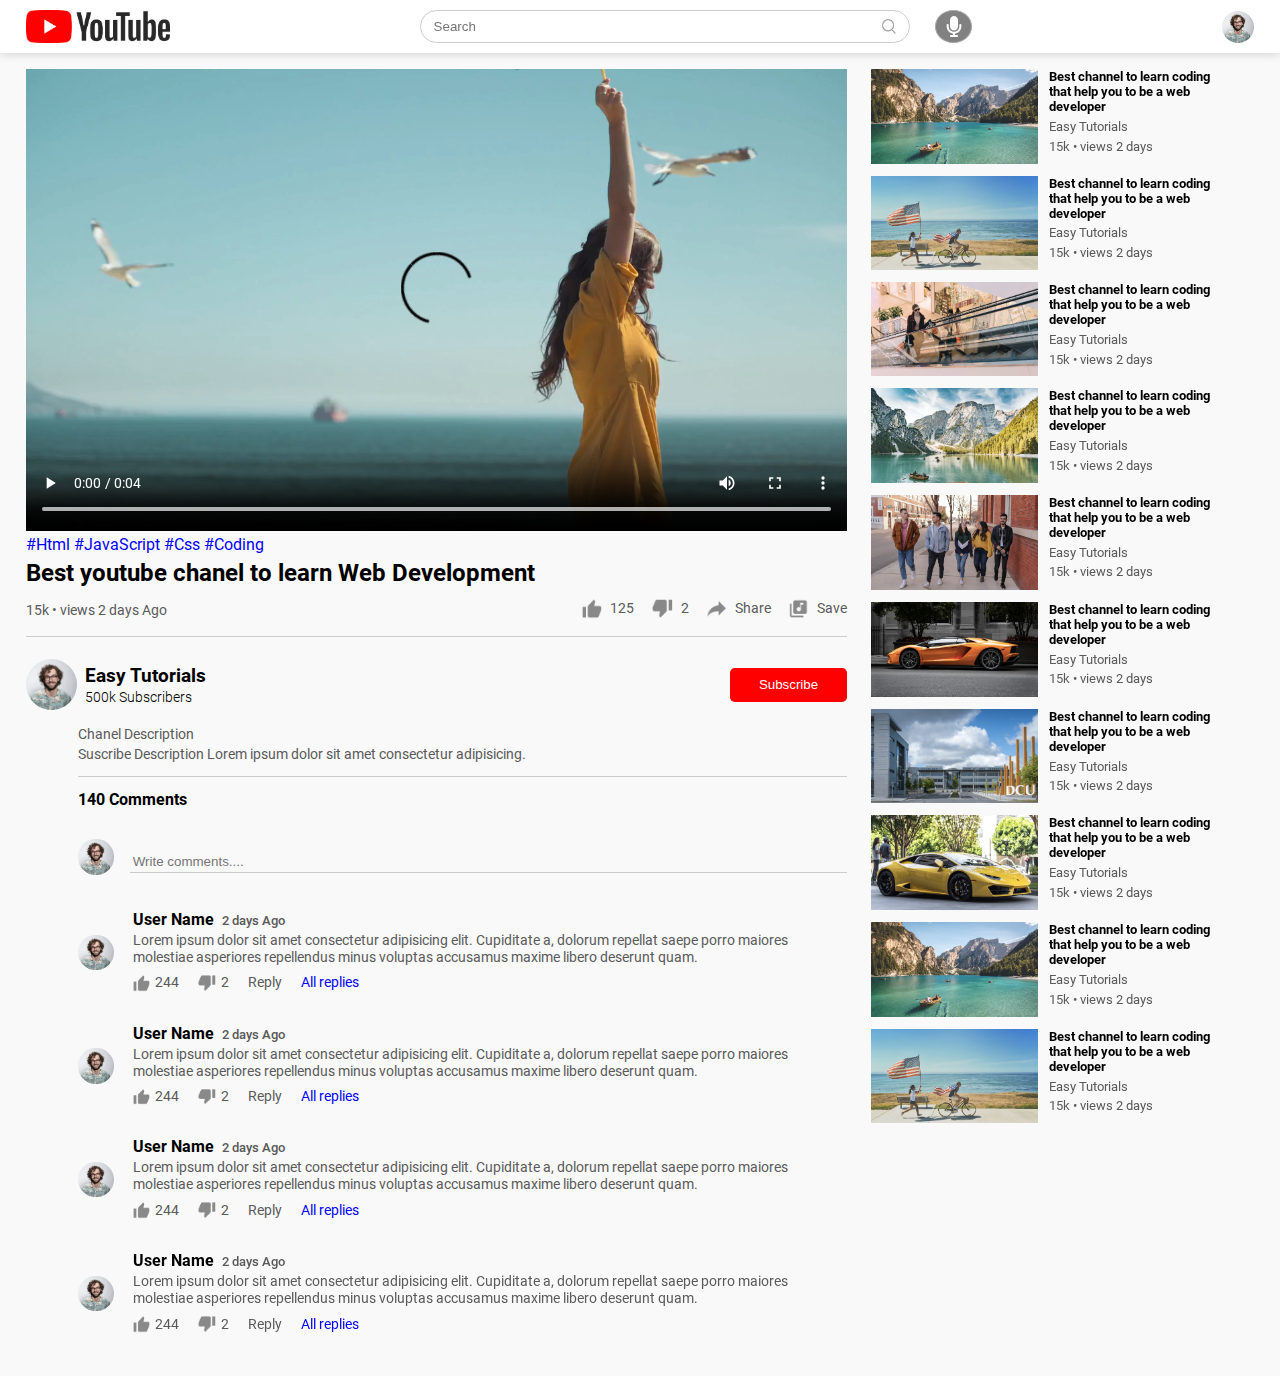
==== pages/playVideo.html @ 87546063 "frontend end" ====
<!DOCTYPE html>
<html lang="en">
<head>
    <meta charset="UTF-8">
    <meta name="viewport" content="width=device-width, initial-scale=1.0">
    <title>Play Video</title>
    <link rel="stylesheet" href="../style/main.css">
</head>
<body>
    <!--  Nav -->
    <nav class="flex-div">
        <div class="nav-left flex-div">
            <img src="../img/menu.png" alt="" class="menu-icon">
            <img src="../img/youtube-logo.png" alt="" class="menu-logo">
        </div>
        <div class="nav-middle flex-div">
            <div class="search-box flex-div">
                <input type="text" name="" id="" placeholder="Search">
                <img src="../img/search.png" alt=""></div>
            <div class="cont-mic flex-div">
                <img src="../img/mic.svg" alt="" class="mic-icon">
            </div>
        </div>
        <div class="nav-right flex-div">
            <img src="../img/upload.png" alt="">
            <img src="../img/more.png" alt="">
            <img src="../img/notification.png" alt="">
            <img src="../img/Jack.png" alt="" id="user_img">
        </div>
    </nav>

    <div class="container play-container">
        <div class="row">
            <div class="play-video">
                <video controls autoplay >
                    <source src="../video/video.mp4" type="video/mp4">
                </video>
                <div class="tags">
                    <a href="#"> #Html </a>
                    <a href="#"> #JavaScript </a>
                    <a href="#"> #Css </a>
                    <a href="#"> #Coding </a>
                </div>
                <h3>Best youtube chanel to learn Web Development</h3>
                <div class="play-video-info">
                    <p>15k &bull; views 2 days Ago</p>
                    <div>
                        <a href="#">
                            <img src="../img/like.png" alt="">125</img>
                        </a>
                        <a href="#">
                            <img src="../img/dislike.png" alt="">2</img>
                        </a>
                        <a href="#">
                            <img src="../img/share.png" alt="">Share</img>
                        </a>
                        <a href="#">
                            <img src="../img/save.png" alt="">Save</img>
                        </a>
                    </div>
                </div>

                <hr>

                <div class="publisher">
                    <img src="../img/Jack.png" alt="">
                    <div>
                        <p>Easy Tutorials</p>
                        <span>500k Subscribers</span>
                    </div>
                    <button type="button">Subscribe</button>
                </div>
                <div class="vid-descr">
                    <p>Chanel Description</p>
                    <p>Suscribe Description Lorem ipsum dolor sit amet consectetur adipisicing.</p>
                    <hr>
                    <h4>140 Comments</h4>

                    <div class="add-comment">
                        <img src="../img/Jack.png" alt="">
                        <input type="text" name="" id="" placeholder="Write comments....">
                    </div>
                    <div class="old-comment">
                        <img src="../img/Jack.png" alt="">
                        <div>
                            <h3>User Name<span>2 days Ago</span></h3>
                            <p>Lorem ipsum dolor sit amet consectetur adipisicing elit. Cupiditate a, dolorum repellat saepe porro maiores molestiae asperiores repellendus minus voluptas accusamus maxime libero deserunt quam.</p>
                            <div class="comment-act">
                                <img src="../img/like.png" alt="">
                                <span>244</span>
                                <img src="../img/dislike.png" alt="">
                                <span>2</span>
                                <span>Reply</span>
                                <a href="#">All replies</a>
                            </div>
                        </div>
                    </div>
                    <div class="old-comment">
                        <img src="../img/Jack.png" alt="">
                        <div>
                            <h3>User Name<span>2 days Ago</span></h3>
                            <p>Lorem ipsum dolor sit amet consectetur adipisicing elit. Cupiditate a, dolorum repellat saepe porro maiores molestiae asperiores repellendus minus voluptas accusamus maxime libero deserunt quam.</p>
                            <div class="comment-act">
                                <img src="../img/like.png" alt="">
                                <span>244</span>
                                <img src="../img/dislike.png" alt="">
                                <span>2</span>
                                <span>Reply</span>
                                <a href="#">All replies</a>
                            </div>
                        </div>
                    </div>
                    <div class="old-comment">
                        <img src="../img/Jack.png" alt="">
                        <div>
                            <h3>User Name<span>2 days Ago</span></h3>
                            <p>Lorem ipsum dolor sit amet consectetur adipisicing elit. Cupiditate a, dolorum repellat saepe porro maiores molestiae asperiores repellendus minus voluptas accusamus maxime libero deserunt quam.</p>
                            <div class="comment-act">
                                <img src="../img/like.png" alt="">
                                <span>244</span>
                                <img src="../img/dislike.png" alt="">
                                <span>2</span>
                                <span>Reply</span>
                                <a href="#">All replies</a>
                            </div>
                        </div>
                    </div>
                    <div class="old-comment">
                        <img src="../img/Jack.png" alt="">
                        <div>
                            <h3>User Name<span>2 days Ago</span></h3>
                            <p>Lorem ipsum dolor sit amet consectetur adipisicing elit. Cupiditate a, dolorum repellat saepe porro maiores molestiae asperiores repellendus minus voluptas accusamus maxime libero deserunt quam.</p>
                            <div class="comment-act">
                                <img src="../img/like.png" alt="">
                                <span>244</span>
                                <img src="../img/dislike.png" alt="">
                                <span>2</span>
                                <span>Reply</span>
                                <a href="#">All replies</a>
                            </div>
                        </div>
                    </div>

                </div>
            </div>



            <div class="right-sidebar">

                <div class="side-video-list">
                    <a href="#" class="small-thumbnail"><img src="../img/thumbnail1.png" alt=""></a>
                    <div class="vid-info" id="vid-info">
                        <a href="#">Best channel to learn coding that help you to be a web developer</a>
                        <p>Easy Tutorials</p>
                        <p>15k &bull; views 2 days</p>
                    </div>
                </div>
                <div class="side-video-list">
                    <a href="#" class="small-thumbnail"><img src="../img/thumbnail2.png" alt=""></a>
                    <div class="vid-info" id="vid-info">
                        <a href="#">Best channel to learn coding that help you to be a web developer</a>
                        <p>Easy Tutorials</p>
                        <p>15k &bull; views 2 days</p>
                    </div>
                </div>
                <div class="side-video-list">
                    <a href="#" class="small-thumbnail"><img src="../img/thumbnail3.png" alt=""></a>
                    <div class="vid-info" id="vid-info">
                        <a href="#">Best channel to learn coding that help you to be a web developer</a>
                        <p>Easy Tutorials</p>
                        <p>15k &bull; views 2 days</p>
                    </div>
                </div>
                <div class="side-video-list">
                    <a href="#" class="small-thumbnail"><img src="../img/thumbnail4.png" alt=""></a>
                    <div class="vid-info" id="vid-info">
                        <a href="#">Best channel to learn coding that help you to be a web developer</a>
                        <p>Easy Tutorials</p>
                        <p>15k &bull; views 2 days</p>
                    </div>
                </div>
                <div class="side-video-list">
                    <a href="#" class="small-thumbnail"><img src="../img/thumbnail5.png" alt=""></a>
                    <div class="vid-info" id="vid-info">
                        <a href="#">Best channel to learn coding that help you to be a web developer</a>
                        <p>Easy Tutorials</p>
                        <p>15k &bull; views 2 days</p>
                    </div>
                </div>
                <div class="side-video-list">
                    <a href="#" class="small-thumbnail"><img src="../img/thumbnail6.png" alt=""></a>
                    <div class="vid-info" id="vid-info">
                        <a href="#">Best channel to learn coding that help you to be a web developer</a>
                        <p>Easy Tutorials</p>
                        <p>15k &bull; views 2 days</p>
                    </div>
                </div>
                <div class="side-video-list">
                    <a href="#" class="small-thumbnail"><img src="../img/thumbnail7.png" alt=""></a>
                    <div class="vid-info" id="vid-info">
                        <a href="#">Best channel to learn coding that help you to be a web developer</a>
                        <p>Easy Tutorials</p>
                        <p>15k &bull; views 2 days</p>
                    </div>
                </div>
                <div class="side-video-list">
                    <a href="#" class="small-thumbnail"><img src="../img/thumbnail8.png" alt=""></a>
                    <div class="vid-info" id="vid-info">
                        <a href="#">Best channel to learn coding that help you to be a web developer</a>
                        <p>Easy Tutorials</p>
                        <p>15k &bull; views 2 days</p>
                    </div>
                </div>
                <div class="side-video-list">
                    <a href="#" class="small-thumbnail"><img src="../img/thumbnail1.png" alt=""></a>
                    <div class="vid-info" id="vid-info">
                        <a href="#">Best channel to learn coding that help you to be a web developer</a>
                        <p>Easy Tutorials</p>
                        <p>15k &bull; views 2 days</p>
                    </div>
                </div>
                <div class="side-video-list">
                    <a href="#" class="small-thumbnail"><img src="../img/thumbnail2.png" alt=""></a>
                    <div class="vid-info" id="vid-info">
                        <a href="#">Best channel to learn coding that help you to be a web developer</a>
                        <p>Easy Tutorials</p>
                        <p>15k &bull; views 2 days</p>
                    </div>
                </div>

            </div>
        </div>
    </div>
</body>
</html>
---- style/main.css ----
* {
    padding: 0;
    margin: 0;
    box-sizing: border-box;
}


/* ----------------------------------------------- */
/* --------------- Global Variables -------------- */
/* ----------------------------------------------- */


/* Fuente Normal */
@font-face {
    font-family: 'roboto';
    src: url(font/Roboto/Roboto-Thin.ttf);
    font-weight: 100;
    font-style: normal;
}
@font-face {
    font-family: 'roboto';
    src: url(font/Roboto/Roboto-Light.ttf);
    font-weight: 300;
    font-style: normal;
}
@font-face {
    font-family: 'roboto';
    src: url(font/Roboto/Roboto-Regular.ttf);
    font-weight: 400;
    font-style: normal;
}
@font-face {
    font-family: 'roboto';
    src: url(font/Roboto/Roboto-Medium.ttf);
    font-weight: 500;
    font-style: normal;
}
@font-face {
    font-family: 'roboto';
    src: url(font/Roboto/Roboto-Bold.ttf);
    font-weight: 700;
    font-style: normal;
}
@font-face {
    font-family: 'roboto';
    src: url(font/Roboto/Roboto-Black.ttf);
    font-weight: 900;
    font-style: normal;
}

/* Fuente light */
@font-face {
    font-family: 'roboto';
    src: url(font/Roboto/Roboto-Light.ttf);
    font-weight: 300;
    font-style: italic;
}


:root {
    --generalFont : 'roboto', sans-serif;
    --linkColor : #5a5a5a;
    --bgColorNav : #fff;
    --bgColorSide : #fff;
    --bgColorCardVid : #5a5a5a;
    --ColorCardLinkVid : #000;
    --bgColBtnSubs : red; 
    --colBtnSubs : #fff;
}



/* ----------------------------------------------- */
/* ---------------- Global Styles ---------------- */
/* ----------------------------------------------- */

body {
    font-family: var(--generalFont);
}

a {
    text-decoration: none;
    color: var(--linkColor);
}

img {
    cursor: pointer;
}


.flex-div {
    display: flex;
    align-items: center;
}


/* ----------------------------------------------- */
/* --------------------- Nav --------------------- */
/* ----------------------------------------------- */


nav {
    padding: 10px 2%;
    justify-content: space-between;
    background-color: var(--bgColorNav);
    box-shadow: 0 0 10px rgba(0, 0, 0, 0.2);
    position: sticky;
    top: 0;
    z-index: 10;
}

.nav-right > img {
    width: clamp(1rem,1.6rem,1.8rem);
    margin-right: 1.2rem;
}

.nav-right #user_img {
    width: clamp(1.5rem,2.5rem,2.5rem);
    border-radius: 50%;
    margin-right: 0;
}

.nav-left .menu-icon {
    width: clamp(1rem,1.6rem,1.8rem);
    margin-right: 1.3rem;
}

.nav-left .menu-logo {
    width: clamp(4.5rem,20vw,9rem);
}

.nav-middle .cont-mic {
    width: clamp(1.5rem,2.3rem,2.3rem);
    border: 1px solid #a8a8a8;
    border-radius: 50%;
    padding: .3rem .6rem;
    background-color: #818181;
}

.nav-middle .mic-icon {
    width: 100%;
    object-fit: contain;
    filter: invert(100%) sepia(0%) saturate(9%) hue-rotate(223deg) brightness(103%) contrast(101%);
}

.nav-middle .search-box {
    border: 1px solid #ccc;
    margin-right: clamp(.5vw,2vw,2vw);
    border-radius: 25px;
    padding: .5rem .8rem;
}

.nav-middle .search-box input {
    width: clamp(4rem,40vw,28rem);
    border: 0;
    outline: 0;
    background: transparent;
}

.nav-middle .search-box img {
    width: .9rem;
}


/* ----------------------------------------------- */
/* ------------------- Sidebar ------------------- */
/* ----------------------------------------------- */

.sidebar {
    background-color: var(--bgColorSide);
    width: 14vw;
    height: 100vh;
    position: fixed;
    top: 0;
    padding-left: 5vh;
    padding-top: 12vh;
}

.shortcut-links a img {
    width: 1.2rem;
    margin-right: .9rem;
} 

.shortcut-links a, .suscribed-list a {
    display: flex;
    align-items: center;
    width: fit-content;
    margin-bottom: 1.2rem;
    flex-wrap: wrap;
}

.shortcut-links a:first-child {
    color: #ed3833;
}

.sidebar hr {
    border: 0;
    height: 1px;
    background-color: #ccc;
    width: 85%;
}

.suscribed-list h3 {
    font-size: .9rem;
    margin: 1.2rem 0;
    color: #5a5a5a;
}

.suscribed-list a img {
    width: 1.5rem;
    margin-right: 1.2rem;
    border-radius: 50%;
}


.small-sidebar {
    width: 5vw;
}

.small-sidebar a p, .small-sidebar h3 {
    display: none;
}

.small-sidebar hr {
    width: 50%;
    margin-bottom: 1.5rem;
}

/* ----------------------------------------------- */
/* -------------------- Main --------------------- */
/* ----------------------------------------------- */

.container {
    background-color: #f9f9f9;
    padding-left: 15vw;
    padding-right: 2%;
    padding-top: 1rem;
    padding-bottom: 1rem;
}

.large-container {
    padding-left: 6vw;
}

.container .banner {
    width: 100%;
    margin-bottom: 1rem;
}

.container .banner img {
    width: 100%;
    border-radius: .5rem;
}

.list-container {
    display: grid;
    grid-template-columns: repeat(auto-fit, minmax(min(100%, 280px), 1fr));
    column-gap: 1rem;
    row-gap: 1rem;
}

.list-container .vid-list .thumbnail {
    width: 100%;
    border-radius: .8rem;
}

.list-container .flex-div {
    align-items: flex-start;
    margin-top: .5rem;
}

.vid-list .flex-div img {
    width: 2.1rem;
    border-radius: 50%;
    margin-right: .4rem;
}

.vid-info {
    color: var(--bgColorCardVid);
    font-size: .8rem;
}

.vid-info a {
    color: var(--ColorCardLinkVid);
    font-weight: 600;
    display: block;
    margin-bottom: .3px;
}


/* ----------------------------------------------- */
/* ------------------- Querys -------------------- */
/* ----------------------------------------------- */

@media (max-width: 1330px) {
    .menu-icon, .sidebar, .nav-right img {
        display: none;
    }

    .container, .large-container {
        padding-left: 5%;
        padding-right: 5%;
    }

    .nav-right #user_img {
        display: block;
        width: 2rem;
    }


}

@media (max-width: 500px) {
    .nav-middle .mic-icon, .nav-middle .cont-mic{
        display: none;
    }

}


/* ----------------------------------------------------------- */
/* ----------------------------------------------------------- */
/* ---------------- Styles for Play Video PAGE --------------- */
/* ----------------------------------------------------------- */
/* ----------------------------------------------------------- */


.play-container {
    padding-left: 2%;
}

.row {
    display: flex;
    justify-content: space-between;
    flex-wrap: wrap;
}

.play-video {
    flex-basis: 69%;
}

.play-video video {
    width: 100%;
}

/* ----------------------------------------------- */
/* ---------------- right Sidebar ---------------- */
/* ----------------------------------------------- */

.right-sidebar {
    flex-basis: 29%;
}

.side-video-list {
    display: flex;
    justify-content: space-between;
    margin-bottom: .5rem;
}

.side-video-list .small-thumbnail img {
    width: 100%;
    object-fit: cover;
}

.side-video-list .small-thumbnail, .side-video-list .vid-info  {
    flex-basis: 48.5%;    
}

#vid-info * {
    margin-bottom: .3rem;
}

/* ----------------------------------------------- */
/* ------------------ Video Info ----------------- */
/* ----------------------------------------------- */

.play-video .tags a {
    color: #0000ff;
    font-style: .8rem;
}

.play-video h3 {
    margin-top: .3rem;
    font-size: 1.5rem;
    font-weight: 600;
}

.play-video .play-video-info {
    display: flex;
    align-items: center;
    justify-content: space-between;
    flex-wrap: wrap;
    margin-top: .7rem;
    font-size: .9rem;
    color: var(--linkColor);
}

.play-video .play-video-info a {
    display: inline-flex;
    align-items: center;
    margin-left: .9rem;
}

.play-video .play-video-info a img {
    width: 1.3rem;
    margin-right: .5rem;
}

.play-video hr {
    border: 0;
    height: 1px;
    background-color: #ccc;
    margin: .8rem auto;
}

.publisher {
    display: flex;
    align-items: center;
    margin-top: 1.4rem;
}

.publisher div {
    flex: 1;
}

.publisher img {
    width: 3.2rem;
    border-radius: 50%;
    margin-right: .5rem;    
}

.publisher div p {
    color: var(--ColorCardLinkVid);
    font-weight: 600;
    font-size: 1.2rem;
}

.publisher div span {
    font-weight: 300;
    font-size: .9rem;
}

.publisher button {
    background-color: var(--bgColBtnSubs);
    color: var(--colBtnSubs);
    padding: 0.6rem 1.8rem;
    border: 0;
    outline: 0;
    border-radius: .3rem;
    cursor: pointer;
}

/* ----------------------------------------------- */
/* -------------- Video Description -------------- */
/* ----------------------------------------------- */

.vid-descr {
    padding-left: 3.3rem;
    margin: 1rem 0;
}

.vid-descr p {
    font-size: .9rem;
    margin-bottom: .2rem;
    color: var(--bgColorCardVid);
}

.vid-descr .add-comment {
    display: flex;
    align-items: center;
    margin: 1.9rem 0;
}

.vid-descr .add-comment img, .vid-descr .old-comment img {
    width: 2.2rem;
    border-radius: 50%;
    margin-right: 1rem;
}

/* ----------------------------------------------- */
/* ---------------- Video Comments --------------- */
/* ----------------------------------------------- */

.vid-descr .add-comment input {
    border: 0;
    outline: 0;
    border-bottom: 1px solid #ccc;
    width: 95%;
    padding-top: .8rem;
    padding-left: .2rem;
    padding-bottom: .2rem;
    background-color: transparent;
}

.vid-descr .old-comment {
    display: flex;
    align-items: center;
    margin: 1.2rem 0;
}

.vid-descr .old-comment img {
    margin-right: 1.2rem;
}

.vid-descr .old-comment h3 {
    font-size: 1rem;
    margin-bottom: .2rem;
}

.vid-descr .old-comment h3 span {
    font-size: .8rem;
    color: #5a5a5a;
    font-weight: 500;
    margin-left: .5rem;
}

.vid-descr .old-comment .comment-act {
    display: flex;
    align-items: center;
    margin: 0.5rem 0;
    font-size: .9rem;
}

.vid-descr .old-comment .comment-act img {
    border-radius: 0;
    width: 1.1rem;
    margin-right: .3rem;
}

.vid-descr .old-comment .comment-act span {
    margin-right: 1.2rem;
    color: #5a5a5a;
} 

.vid-descr .old-comment .comment-act a {
    color: #0000ff;
}

@media (max-width:1000px) {
    .play-video, .right-sidebar{
        flex-basis: 100%;
    }

    .play-container {
        padding-left: 5%;
    }

    .vid-descr {
        padding-left: 0;
        margin-bottom: 3rem;
    }
    .play-video .play-video-info a {
        margin-left: 0;
        margin-right: .9rem;
        margin-top: .9rem;
    }
}
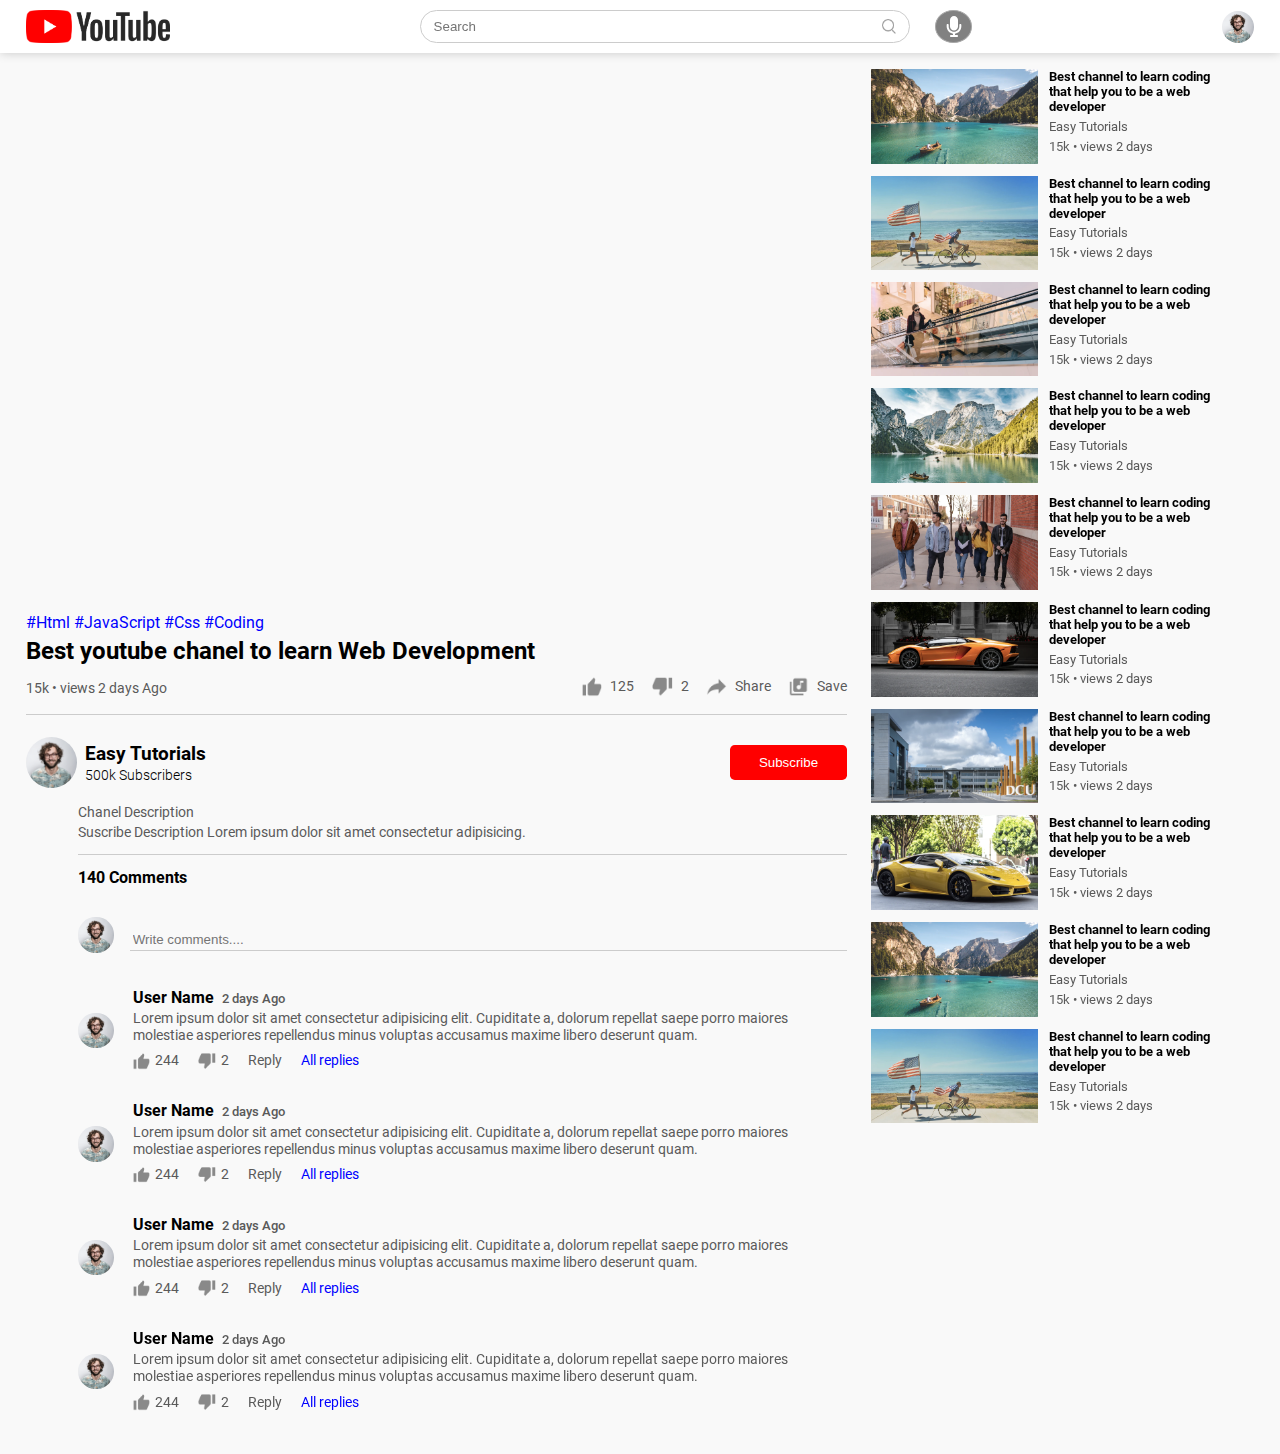
==== commit e6bf1827: "Update PlayVideo Page" ====
--- a/pages/playVideo.html
+++ b/pages/playVideo.html
@@ -5,6 +5,7 @@
     <meta name="viewport" content="width=device-width, initial-scale=1.0">
     <title>Play Video</title>
     <link rel="stylesheet" href="../style/main.css">
+    <script src="../js/playVIdeo.js" defer></script>
 </head>
 <body>
     <!--  Nav -->
@@ -31,10 +32,10 @@
 
     <div class="container play-container">
         <div class="row">
-            <div class="play-video">
-                <video controls autoplay >
-                    <source src="../video/video.mp4" type="video/mp4">
-                </video>
+            <div class="play-video" id="contPlayVid">
+
+                <iframe width="560" height="315" src="https://www.youtube.com/embed/znYqquFE1To?si=0LEHxTMcnFagHCYY" title="YouTube video player" frameborder="0" allow="accelerometer; autoplay; clipboard-write; encrypted-media; gyroscope; picture-in-picture; web-share" allowfullscreen></iframe>
+
                 <div class="tags">
                     <a href="#"> #Html </a>
                     <a href="#"> #JavaScript </a>
--- a/style/main.css
+++ b/style/main.css
@@ -244,11 +244,14 @@
 
 .container .banner {
     width: 100%;
+    height: 100%;
     margin-bottom: 1rem;
 }
 
 .container .banner img {
     width: 100%;
+    height: 100%;
+    object-fit: contain;
     border-radius: .5rem;
 }
 
@@ -339,8 +342,9 @@
     flex-basis: 69%;
 }
 
-.play-video video {
+.play-video iframe {
     width: 100%;
+    height: 60vh;
 }
 
 /* ----------------------------------------------- */
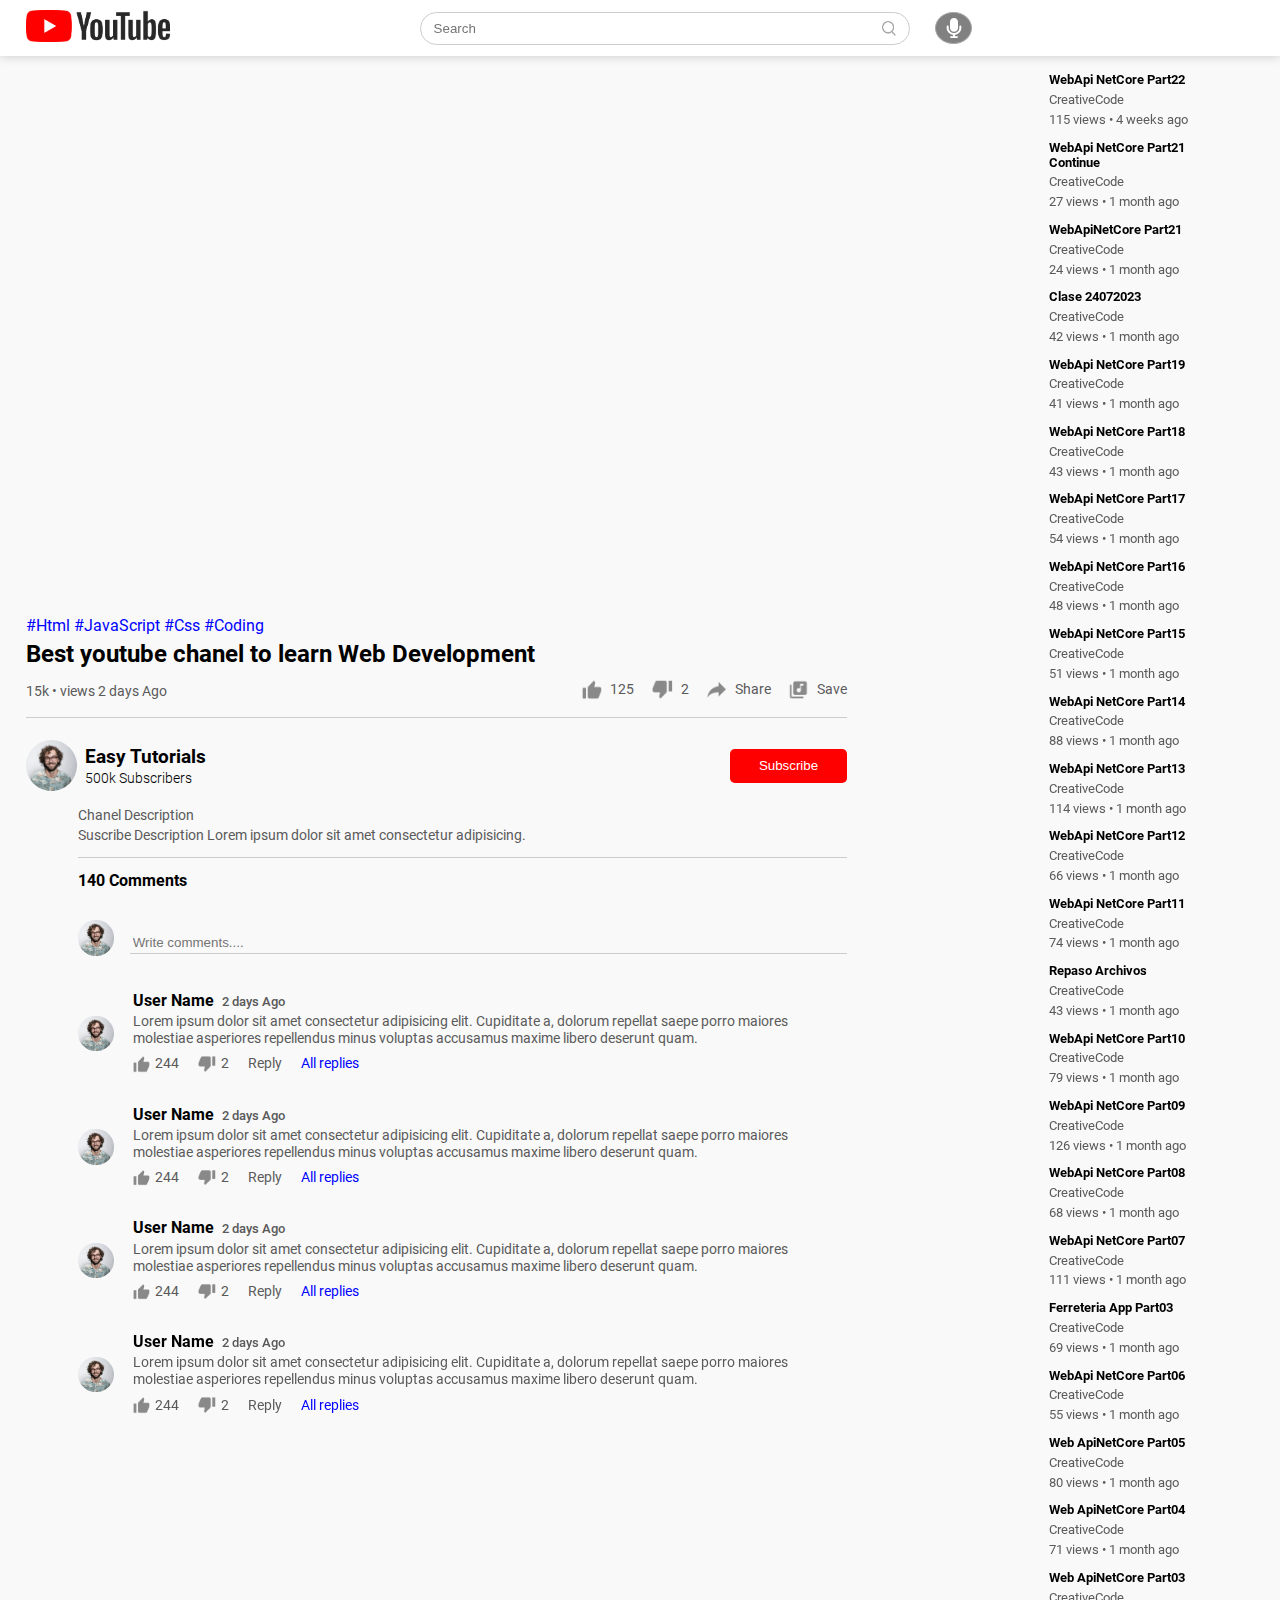
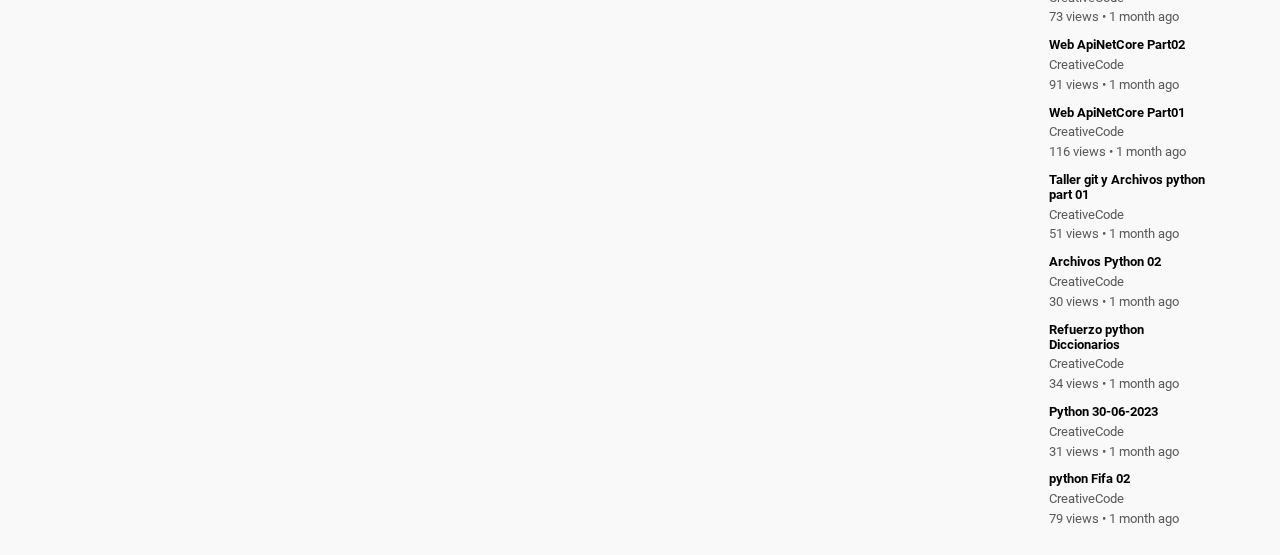
==== commit 2f143c5c: "Edit VideoPage" ====
--- a/pages/playVideo.html
+++ b/pages/playVideo.html
@@ -5,14 +5,14 @@
     <meta name="viewport" content="width=device-width, initial-scale=1.0">
     <title>Play Video</title>
     <link rel="stylesheet" href="../style/main.css">
-    <script src="../js/playVIdeo.js" defer></script>
+    <script src="../js/playVIdeo.js" defer type="module"></script>
 </head>
 <body>
     <!--  Nav -->
     <nav class="flex-div">
         <div class="nav-left flex-div">
             <img src="../img/menu.png" alt="" class="menu-icon">
-            <img src="../img/youtube-logo.png" alt="" class="menu-logo">
+            <a href="../index.html"><img src="../img/youtube-logo.png" alt="" class="menu-logo"></a>
         </div>
         <div class="nav-middle flex-div">
             <div class="search-box flex-div">
@@ -22,20 +22,18 @@
                 <img src="../img/mic.svg" alt="" class="mic-icon">
             </div>
         </div>
-        <div class="nav-right flex-div">
+        <div class="nav-right flex-div" id="contNavLogo">
             <img src="../img/upload.png" alt="">
             <img src="../img/more.png" alt="">
             <img src="../img/notification.png" alt="">
-            <img src="../img/Jack.png" alt="" id="user_img">
+             <!-- content is added with javascript -->
         </div>
     </nav>
 
     <div class="container play-container">
         <div class="row">
             <div class="play-video" id="contPlayVid">
-
-                <iframe width="560" height="315" src="https://www.youtube.com/embed/znYqquFE1To?si=0LEHxTMcnFagHCYY" title="YouTube video player" frameborder="0" allow="accelerometer; autoplay; clipboard-write; encrypted-media; gyroscope; picture-in-picture; web-share" allowfullscreen></iframe>
-
+                <!-- content is added with javascript -->
                 <div class="tags">
                     <a href="#"> #Html </a>
                     <a href="#"> #JavaScript </a>
@@ -147,89 +145,8 @@
 
 
 
-            <div class="right-sidebar">
-
-                <div class="side-video-list">
-                    <a href="#" class="small-thumbnail"><img src="../img/thumbnail1.png" alt=""></a>
-                    <div class="vid-info" id="vid-info">
-                        <a href="#">Best channel to learn coding that help you to be a web developer</a>
-                        <p>Easy Tutorials</p>
-                        <p>15k &bull; views 2 days</p>
-                    </div>
-                </div>
-                <div class="side-video-list">
-                    <a href="#" class="small-thumbnail"><img src="../img/thumbnail2.png" alt=""></a>
-                    <div class="vid-info" id="vid-info">
-                        <a href="#">Best channel to learn coding that help you to be a web developer</a>
-                        <p>Easy Tutorials</p>
-                        <p>15k &bull; views 2 days</p>
-                    </div>
-                </div>
-                <div class="side-video-list">
-                    <a href="#" class="small-thumbnail"><img src="../img/thumbnail3.png" alt=""></a>
-                    <div class="vid-info" id="vid-info">
-                        <a href="#">Best channel to learn coding that help you to be a web developer</a>
-                        <p>Easy Tutorials</p>
-                        <p>15k &bull; views 2 days</p>
-                    </div>
-                </div>
-                <div class="side-video-list">
-                    <a href="#" class="small-thumbnail"><img src="../img/thumbnail4.png" alt=""></a>
-                    <div class="vid-info" id="vid-info">
-                        <a href="#">Best channel to learn coding that help you to be a web developer</a>
-                        <p>Easy Tutorials</p>
-                        <p>15k &bull; views 2 days</p>
-                    </div>
-                </div>
-                <div class="side-video-list">
-                    <a href="#" class="small-thumbnail"><img src="../img/thumbnail5.png" alt=""></a>
-                    <div class="vid-info" id="vid-info">
-                        <a href="#">Best channel to learn coding that help you to be a web developer</a>
-                        <p>Easy Tutorials</p>
-                        <p>15k &bull; views 2 days</p>
-                    </div>
-                </div>
-                <div class="side-video-list">
-                    <a href="#" class="small-thumbnail"><img src="../img/thumbnail6.png" alt=""></a>
-                    <div class="vid-info" id="vid-info">
-                        <a href="#">Best channel to learn coding that help you to be a web developer</a>
-                        <p>Easy Tutorials</p>
-                        <p>15k &bull; views 2 days</p>
-                    </div>
-                </div>
-                <div class="side-video-list">
-                    <a href="#" class="small-thumbnail"><img src="../img/thumbnail7.png" alt=""></a>
-                    <div class="vid-info" id="vid-info">
-                        <a href="#">Best channel to learn coding that help you to be a web developer</a>
-                        <p>Easy Tutorials</p>
-                        <p>15k &bull; views 2 days</p>
-                    </div>
-                </div>
-                <div class="side-video-list">
-                    <a href="#" class="small-thumbnail"><img src="../img/thumbnail8.png" alt=""></a>
-                    <div class="vid-info" id="vid-info">
-                        <a href="#">Best channel to learn coding that help you to be a web developer</a>
-                        <p>Easy Tutorials</p>
-                        <p>15k &bull; views 2 days</p>
-                    </div>
-                </div>
-                <div class="side-video-list">
-                    <a href="#" class="small-thumbnail"><img src="../img/thumbnail1.png" alt=""></a>
-                    <div class="vid-info" id="vid-info">
-                        <a href="#">Best channel to learn coding that help you to be a web developer</a>
-                        <p>Easy Tutorials</p>
-                        <p>15k &bull; views 2 days</p>
-                    </div>
-                </div>
-                <div class="side-video-list">
-                    <a href="#" class="small-thumbnail"><img src="../img/thumbnail2.png" alt=""></a>
-                    <div class="vid-info" id="vid-info">
-                        <a href="#">Best channel to learn coding that help you to be a web developer</a>
-                        <p>Easy Tutorials</p>
-                        <p>15k &bull; views 2 days</p>
-                    </div>
-                </div>
-
+            <div class="right-sidebar" id="rightSidebar">
+                 <!-- content is added with javascript -->
             </div>
         </div>
     </div>
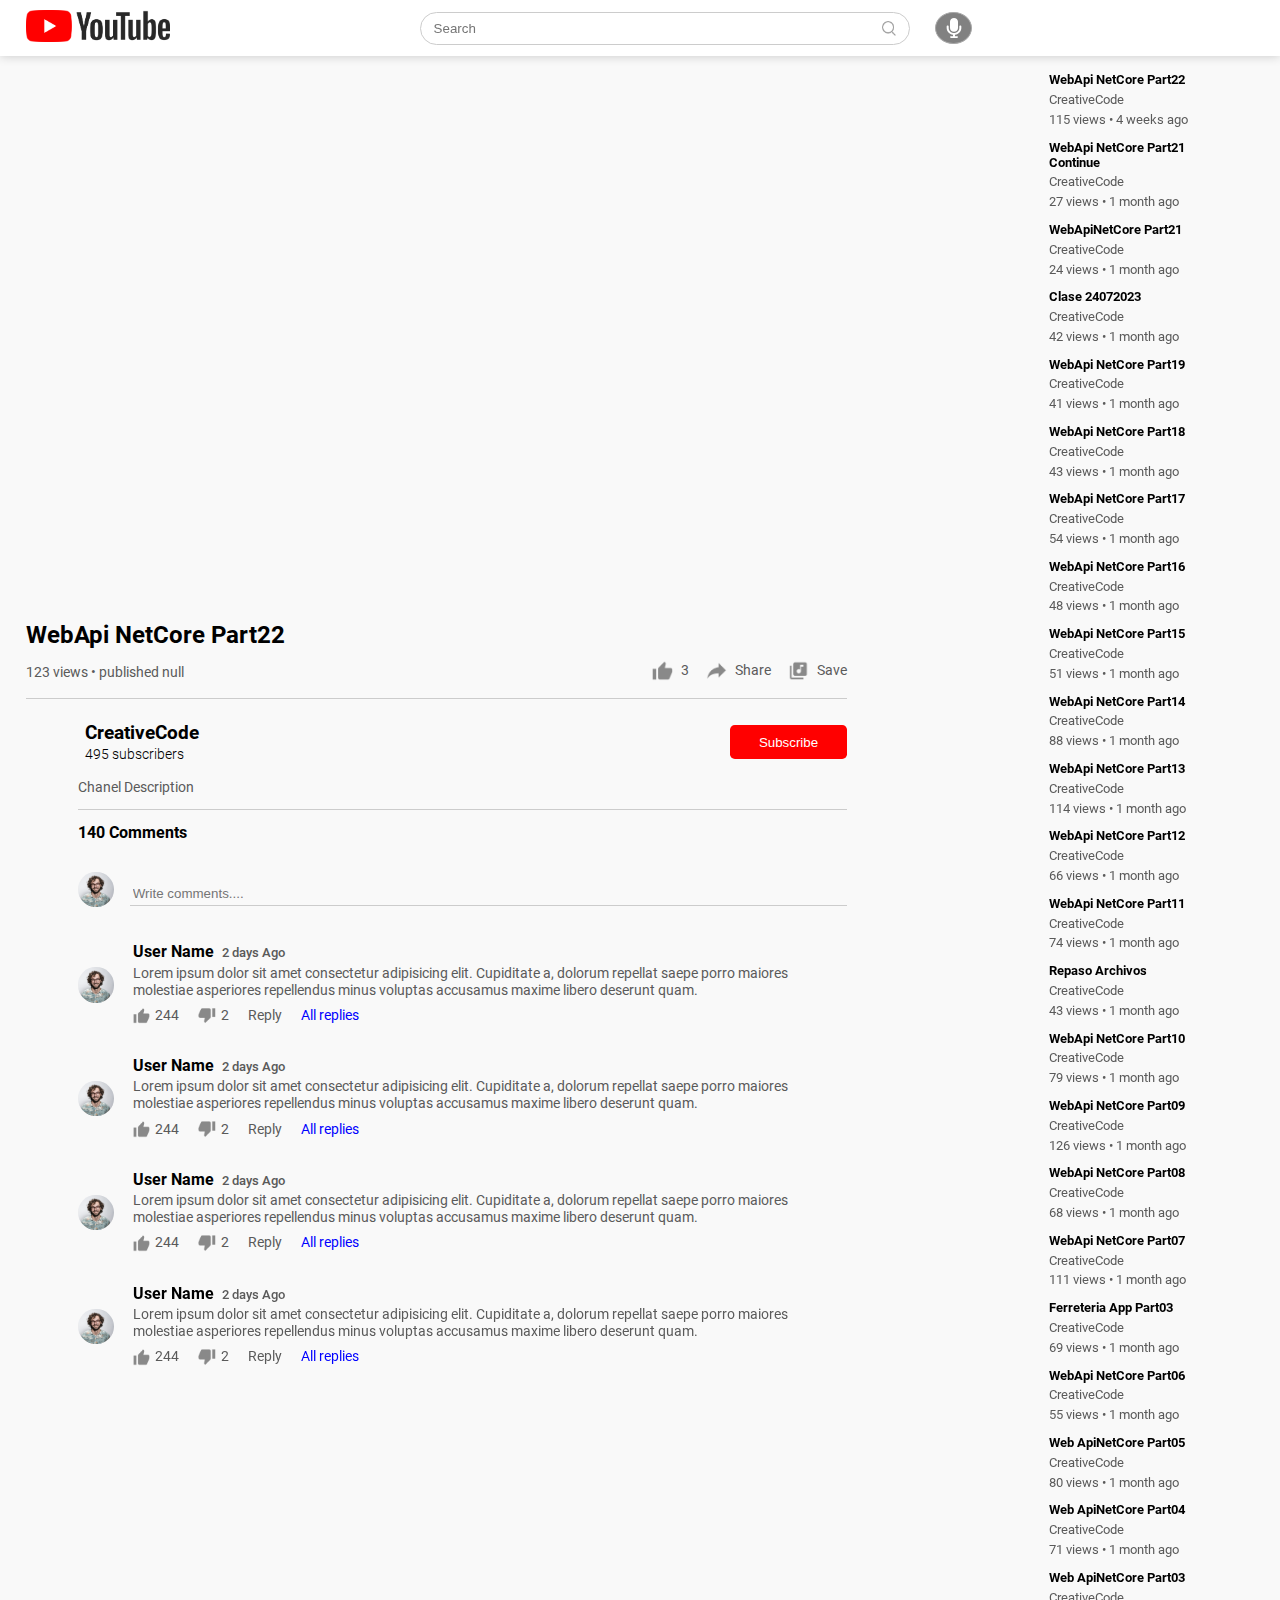
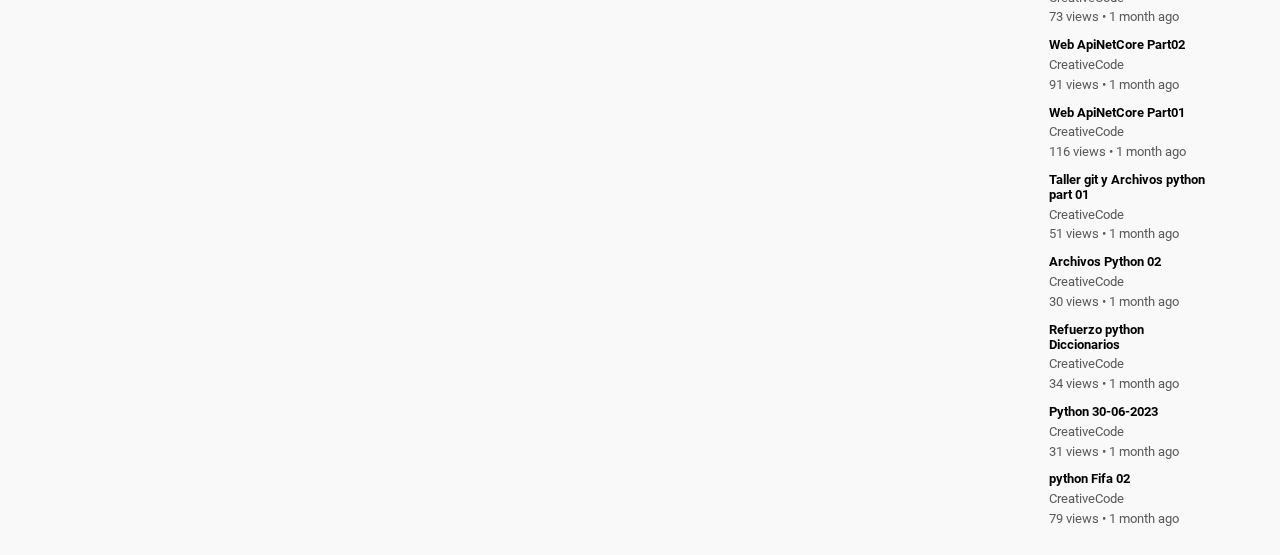
==== commit a42f6523: "Update VIdeo Page" ====
--- a/pages/playVideo.html
+++ b/pages/playVideo.html
@@ -34,22 +34,21 @@
         <div class="row">
             <div class="play-video" id="contPlayVid">
                 <!-- content is added with javascript -->
-                <div class="tags">
-                    <a href="#"> #Html </a>
+                <div class="tags" id="mainVidTags">
+<!--                     <a href="#"> #Html </a>
                     <a href="#"> #JavaScript </a>
                     <a href="#"> #Css </a>
-                    <a href="#"> #Coding </a>
+                    <a href="#"> #Coding </a> -->
                 </div>
-                <h3>Best youtube chanel to learn Web Development</h3>
+                <h3 id="titMaiVid">
+                    <!-- content is added with javascript -->
+                </h3>
                 <div class="play-video-info">
-                    <p>15k &bull; views 2 days Ago</p>
-                    <div>
-                        <a href="#">
-                            <img src="../img/like.png" alt="">125</img>
-                        </a>
-                        <a href="#">
-                            <img src="../img/dislike.png" alt="">2</img>
-                        </a>
+                    <p id="statsMainVid">
+                        <!-- content is added with javascript -->
+                    </p>
+                    <div id="likeMainVid">
+                        <!-- content is added with javascript -->
                         <a href="#">
                             <img src="../img/share.png" alt="">Share</img>
                         </a>
@@ -61,17 +60,17 @@
 
                 <hr>
 
-                <div class="publisher">
-                    <img src="../img/Jack.png" alt="">
-                    <div>
-                        <p>Easy Tutorials</p>
-                        <span>500k Subscribers</span>
+                <div class="publisher" id="publisher">
+                    <!-- <img src="../img/Jack.png" alt=""> -->
+                    <div id="mainVidUserSus">
+                        <!-- <p>USuarioYOutube</p>
+                        <span>500k Subscribers</span> -->
                     </div>
                     <button type="button">Subscribe</button>
                 </div>
                 <div class="vid-descr">
                     <p>Chanel Description</p>
-                    <p>Suscribe Description Lorem ipsum dolor sit amet consectetur adipisicing.</p>
+                    <p id="mainVidDes"><!-- Suscribe Description Lorem ipsum dolor sit amet consectetur adipisicing. --></p>
                     <hr>
                     <h4>140 Comments</h4>
 
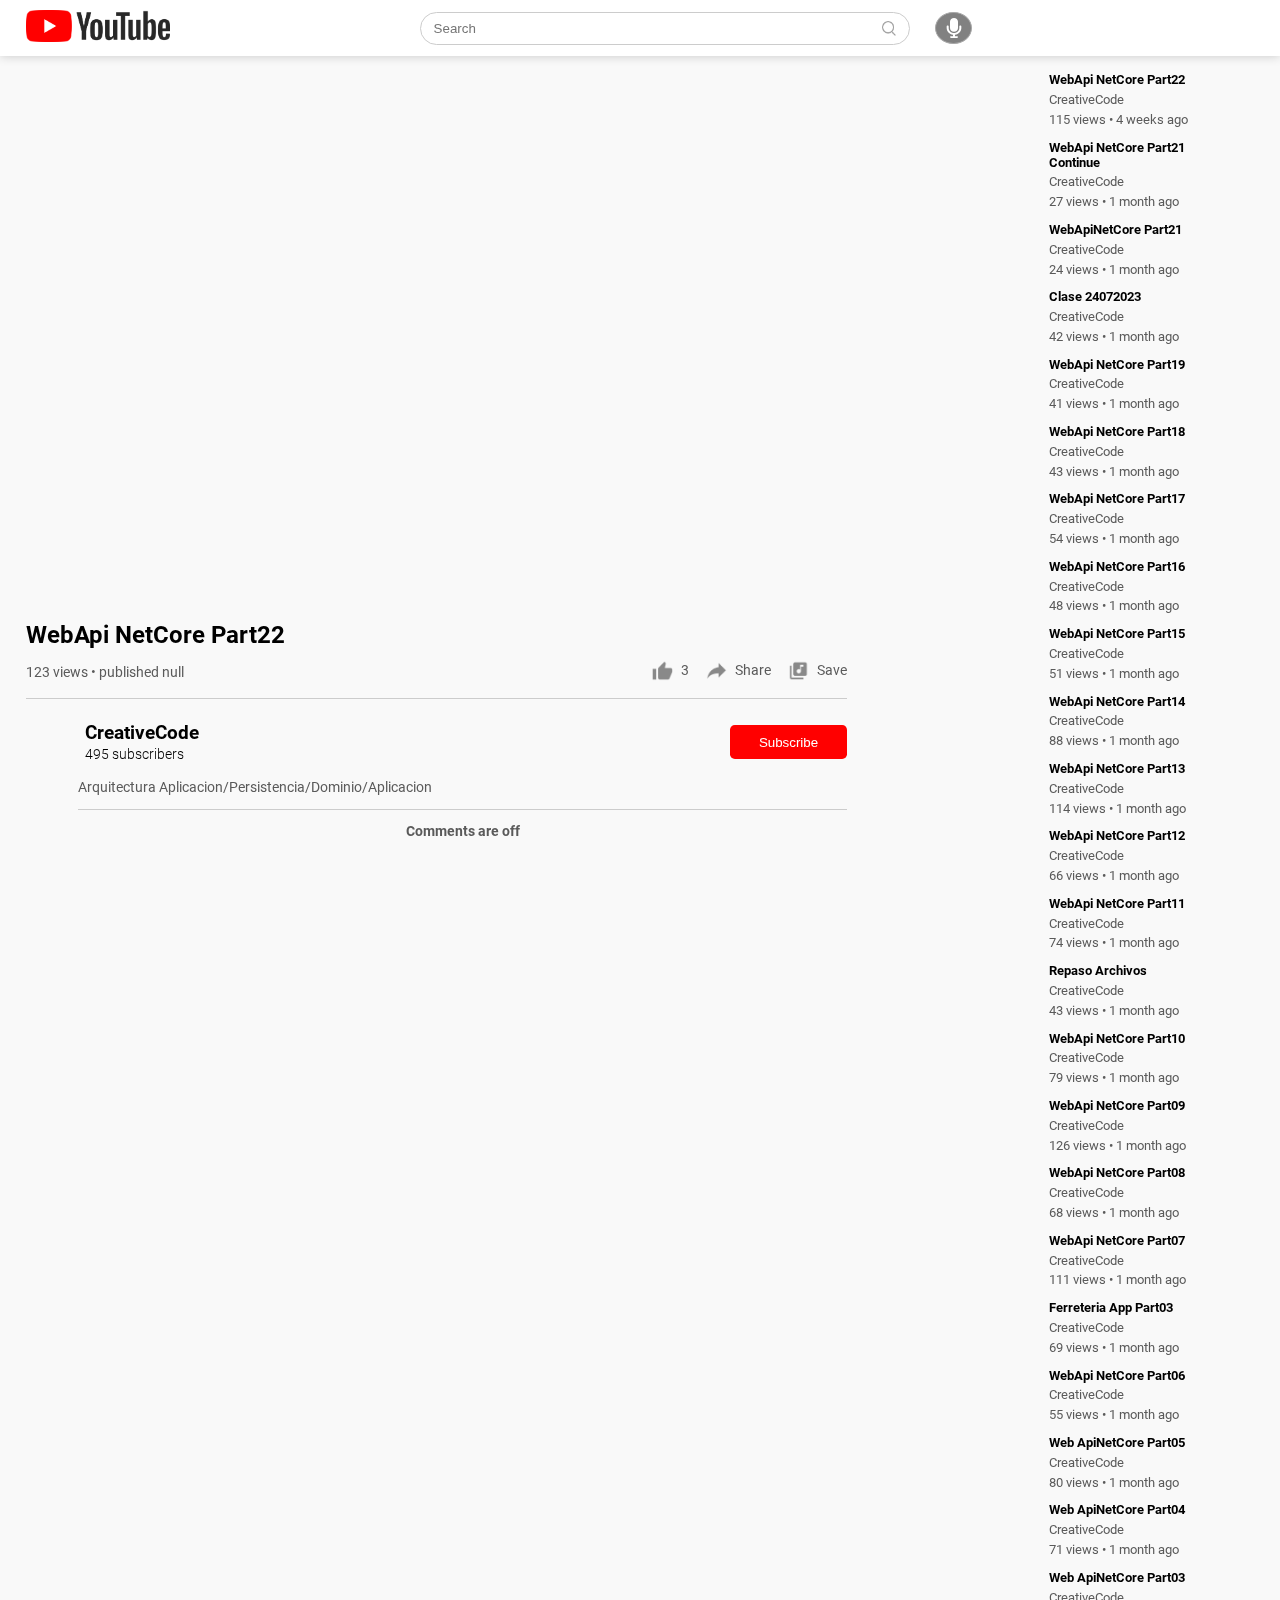
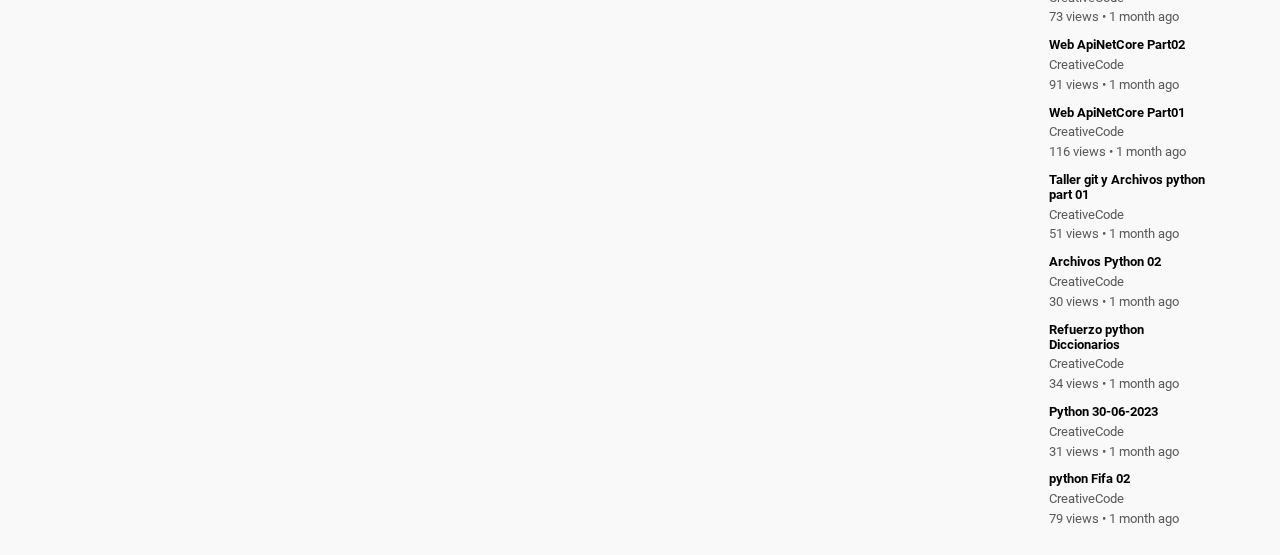
==== commit a4b01124: "Add comments and Chanel in videoPage" ====
--- a/pages/playVideo.html
+++ b/pages/playVideo.html
@@ -61,19 +61,18 @@
                 <hr>
 
                 <div class="publisher" id="publisher">
-                    <!-- <img src="../img/Jack.png" alt=""> -->
+                    <!-- content is added with javascript -->
                     <div id="mainVidUserSus">
-                        <!-- <p>USuarioYOutube</p>
-                        <span>500k Subscribers</span> -->
+                        <!-- content is added with javascript -->
                     </div>
                     <button type="button">Subscribe</button>
                 </div>
                 <div class="vid-descr">
-                    <p>Chanel Description</p>
-                    <p id="mainVidDes"><!-- Suscribe Description Lorem ipsum dolor sit amet consectetur adipisicing. --></p>
-                    <hr>
+                    <p id="mainVidDes">
+                        <!-- content is added with javascript -->
+                    </p>
+<!--                     <hr>
                     <h4>140 Comments</h4>
-
                     <div class="add-comment">
                         <img src="../img/Jack.png" alt="">
                         <input type="text" name="" id="" placeholder="Write comments....">
@@ -137,12 +136,10 @@
                                 <a href="#">All replies</a>
                             </div>
                         </div>
-                    </div>
+                    </div> -->
 
                 </div>
             </div>
-
-
 
             <div class="right-sidebar" id="rightSidebar">
                  <!-- content is added with javascript -->
--- a/style/main.css
+++ b/style/main.css
@@ -93,6 +93,15 @@
     align-items: center;
 }
 
+.margin-center {
+    margin: auto;
+}
+
+.contComVid {
+    display: flex;
+    align-items: center;
+    justify-content: center;
+}
 
 /* ----------------------------------------------- */
 /* --------------------- Nav --------------------- */
